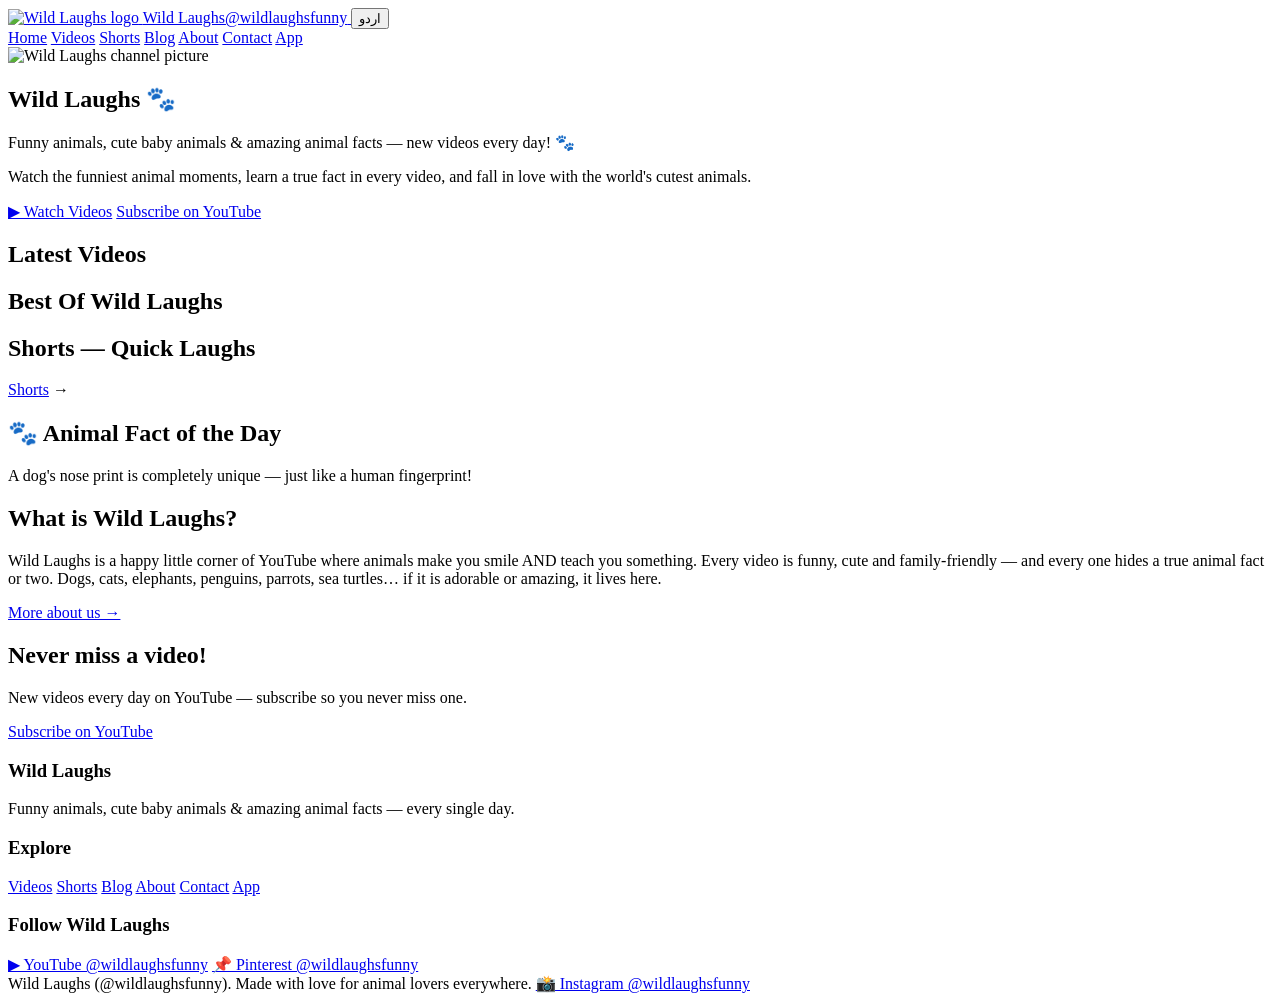
==== index.html @ 005224c6 "Add files via upload" ====
<!DOCTYPE html>
<html lang="en" dir="ltr">
<head>
<meta charset="UTF-8">
<meta name="viewport" content="width=device-width, initial-scale=1">
<title>Wild Laughs — Funny Animals, Cute Pets & Animal Facts</title>
<meta name="description" content="Wild Laughs: funny animals, cute baby animals and amazing animal facts — new videos every day. Watch our videos, Shorts and read the animal blog.">
<link rel="canonical" href="https://naseemkawish786.github.io/">
<meta property="og:title" content="Wild Laughs — Funny Animals, Cute Pets & Animal Facts">
<meta property="og:description" content="Funny animals, cute baby animals & amazing animal facts — new videos every day! 🐾">
<meta property="og:type" content="website">
<meta property="og:url" content="https://naseemkawish786.github.io/">
<meta property="og:image" content="https://i.ytimg.com/vi/aZbgBojGIq8/hqdefault.jpg">
<link rel="icon" href="/icons/favicon-32.png" sizes="32x32" type="image/png">
<link rel="apple-touch-icon" href="/icons/apple-touch-icon.png">
<link rel="manifest" href="/manifest.json">
<meta name="theme-color" content="#0d3a1f">
<link rel="stylesheet" href="/assets/style.css">
</head>
<body>

<header class="site-header">
  <div class="header-row">
    <a class="logo-link" href="https://www.youtube.com/@wildlaughsfunny?sub_confirmation=1" target="_blank" rel="noopener" aria-label="Wild Laughs on YouTube — subscribe">
      <img src="/icons/icon-192.png" alt="Wild Laughs logo" width="48" height="48">
      <span><span class="brand-name">Wild Laughs</span><span class="brand-handle">@wildlaughsfunny</span></span>
    </a>
    <button class="lang-btn" id="lang-toggle" type="button" data-i18n="lang.toggle">اردو</button>
  </div>
  <div class="tab-strip">
    <nav aria-label="Main">
      <a href="/" class="active" data-i18n="nav.home">Home</a>
      <a href="/videos/" data-i18n="nav.videos">Videos</a>
      <a href="/shorts/" data-i18n="nav.shorts">Shorts</a>
      <a href="/blog/" data-i18n="nav.blog">Blog</a>
      <a href="/about/" data-i18n="nav.about">About</a>
      <a href="/contact/" data-i18n="nav.contact">Contact</a>
      <a href="/app/" data-i18n="nav.app">App</a>
    </nav>
  </div>
</header>

<main>
  <section class="hero">
    <img class="dp" src="/icons/icon-512.png" alt="Wild Laughs channel picture" width="104" height="104">
    <h1>Wild Laughs 🐾</h1>
    <p class="promise" data-i18n="hero.promise">Funny animals, cute baby animals &amp; amazing animal facts — new videos every day! 🐾</p>
    <p class="sub" data-i18n="hero.sub">Watch the funniest animal moments, learn a true fact in every video, and fall in love with the world's cutest animals.</p>
    <div class="hero-actions">
      <a class="btn btn-gold" href="/videos/" data-i18n="btn.watch">▶ Watch Videos</a>
      <a class="btn btn-light" href="https://www.youtube.com/@wildlaughsfunny?sub_confirmation=1" target="_blank" rel="noopener" data-i18n="btn.subscribe">Subscribe on YouTube</a>
    </div>
  </section>

  <section>
    <h2 data-i18n="home.latest">Latest Videos</h2>
    <div class="grid" id="latest-videos"></div>
  </section>

  <section>
    <h2 data-i18n="home.bestof">Best Of Wild Laughs</h2>
    <div class="grid" id="best-of"></div>
  </section>

  <section>
    <h2 data-i18n="home.shorts">Shorts — Quick Laughs</h2>
    <div class="shorts-strip" id="home-shorts"></div>
    <p><a class="read-link" href="/shorts/" data-i18n="nav.shorts">Shorts</a> →</p>
  </section>

  <section class="fact-card">
    <h2 data-i18n="home.fact.title">🐾 Animal Fact of the Day</h2>
    <p id="fact-text">A dog's nose print is completely unique — just like a human fingerprint!</p>
  </section>

  <section>
    <h2 data-i18n="home.about.title">What is Wild Laughs?</h2>
    <p class="lead" data-i18n="home.about.text">Wild Laughs is a happy little corner of YouTube where animals make you smile AND teach you something. Every video is funny, cute and family-friendly — and every one hides a true animal fact or two. Dogs, cats, elephants, penguins, parrots, sea turtles… if it is adorable or amazing, it lives here.</p>
    <p><a class="read-link" href="/about/" data-i18n="home.more">More about us →</a></p>
  </section>

  <section class="cta-band">
    <h2 data-i18n="home.never.title">Never miss a video!</h2>
    <p data-i18n="home.never.text">New videos every day on YouTube — subscribe so you never miss one.</p>
    <a class="btn btn-gold" href="https://www.youtube.com/@wildlaughsfunny?sub_confirmation=1" target="_blank" rel="noopener" data-i18n="btn.subscribe">Subscribe on YouTube</a>
  </section>
</main>

<footer class="site-footer">
  <div class="footer-inner">
    <div class="footer-cols">
      <div>
        <h3>Wild Laughs</h3>
        <p data-i18n="footer.tagline">Funny animals, cute baby animals &amp; amazing animal facts — every single day.</p>
      </div>
      <div>
        <h3 data-i18n="footer.explore">Explore</h3>
        <a href="/videos/" data-i18n="nav.videos">Videos</a>
        <a href="/shorts/" data-i18n="nav.shorts">Shorts</a>
        <a href="/blog/" data-i18n="nav.blog">Blog</a>
        <a href="/about/" data-i18n="nav.about">About</a>
        <a href="/contact/" data-i18n="nav.contact">Contact</a>
        <a href="/app/" data-i18n="nav.app">App</a>
      </div>
      <div>
        <h3 data-i18n="footer.follow">Follow Wild Laughs</h3>
        <a href="https://www.youtube.com/@wildlaughsfunny" target="_blank" rel="noopener">▶ YouTube @wildlaughsfunny</a>
        <a href="https://www.pinterest.com/wildlaughsfunny" target="_blank" rel="noopener">📌 Pinterest @wildlaughsfunny</a>
      </div>
    </div>
    <div class="footer-bottom">
      <span data-i18n="footer.rights">Wild Laughs (@wildlaughsfunny). Made with love for animal lovers everywhere.</span>
      <a href="https://www.instagram.com/wildlaughsfunny" target="_blank" rel="noopener">📸 Instagram @wildlaughsfunny</a>
    </div>
  </div>
</footer>

<script src="/assets/videos.js"></script>
<script src="/assets/i18n.js"></script>
<script src="/assets/main.js"></script>
</body>
</html>
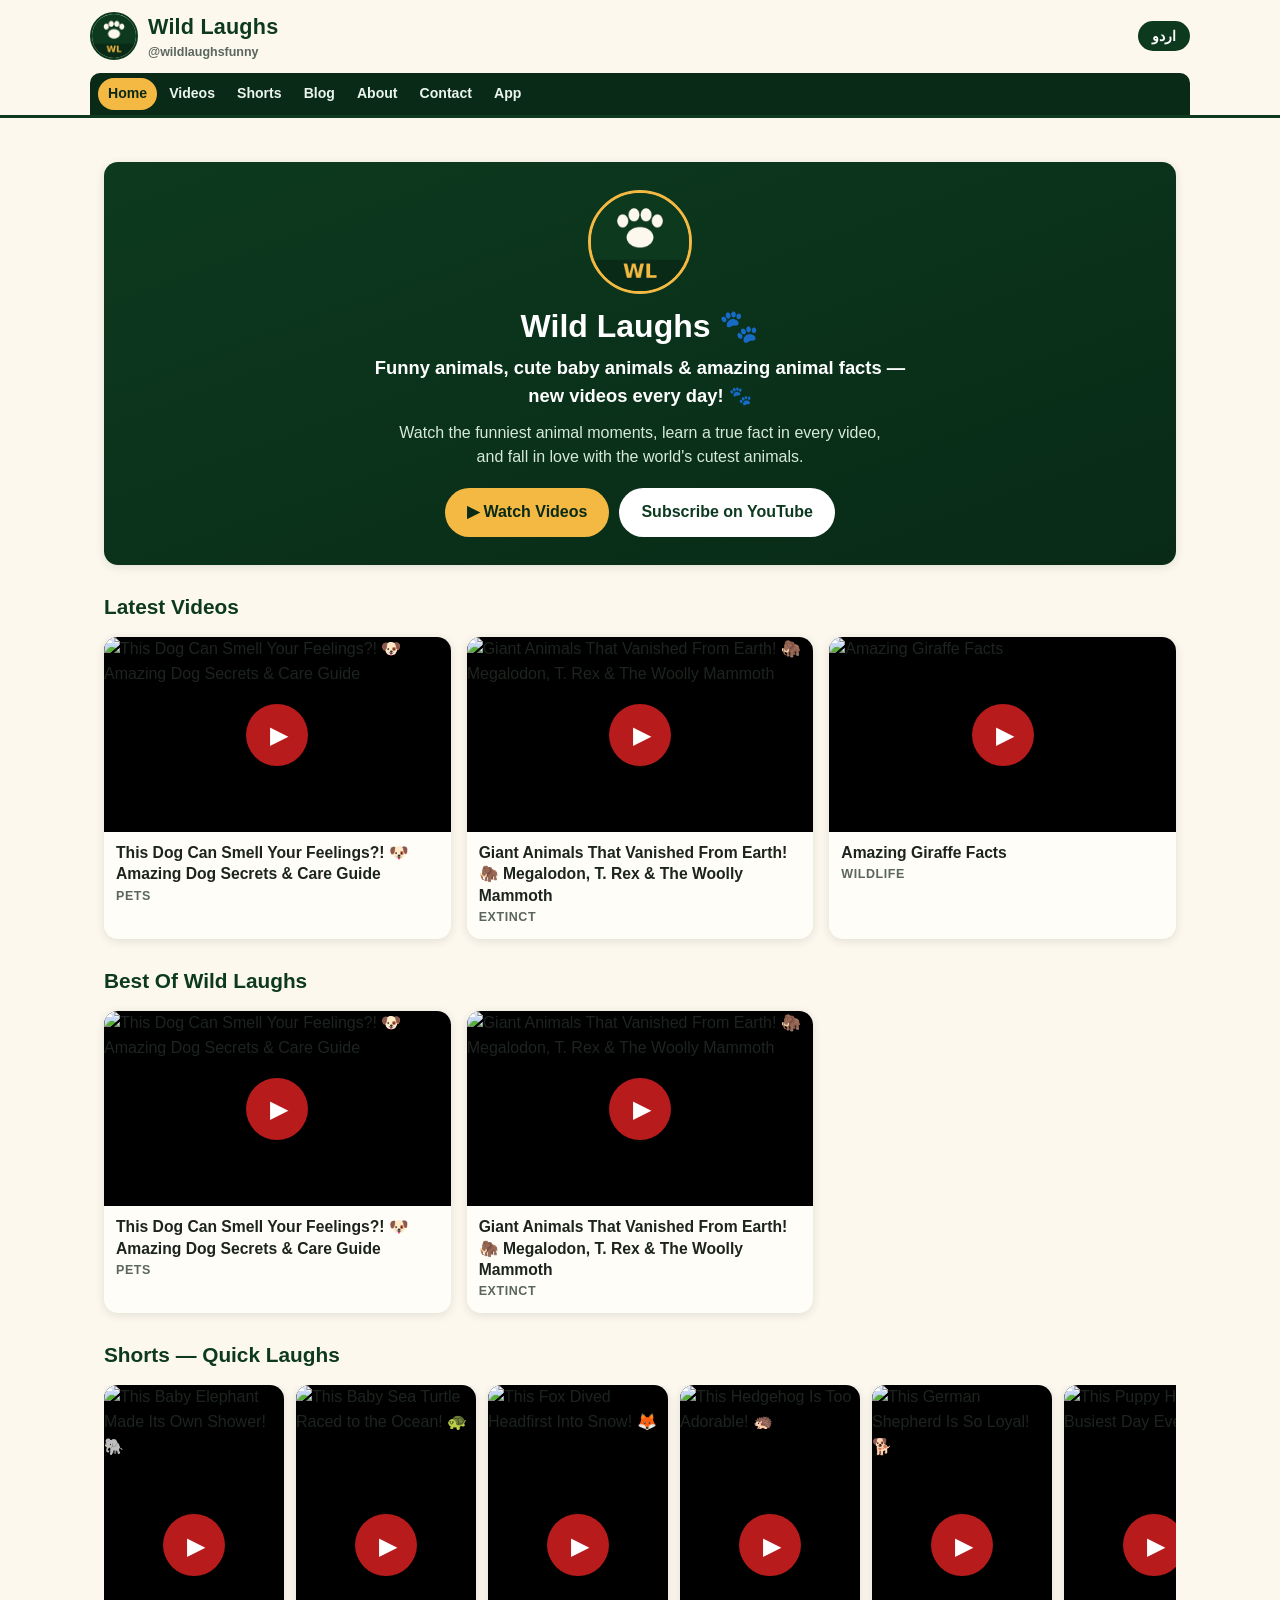
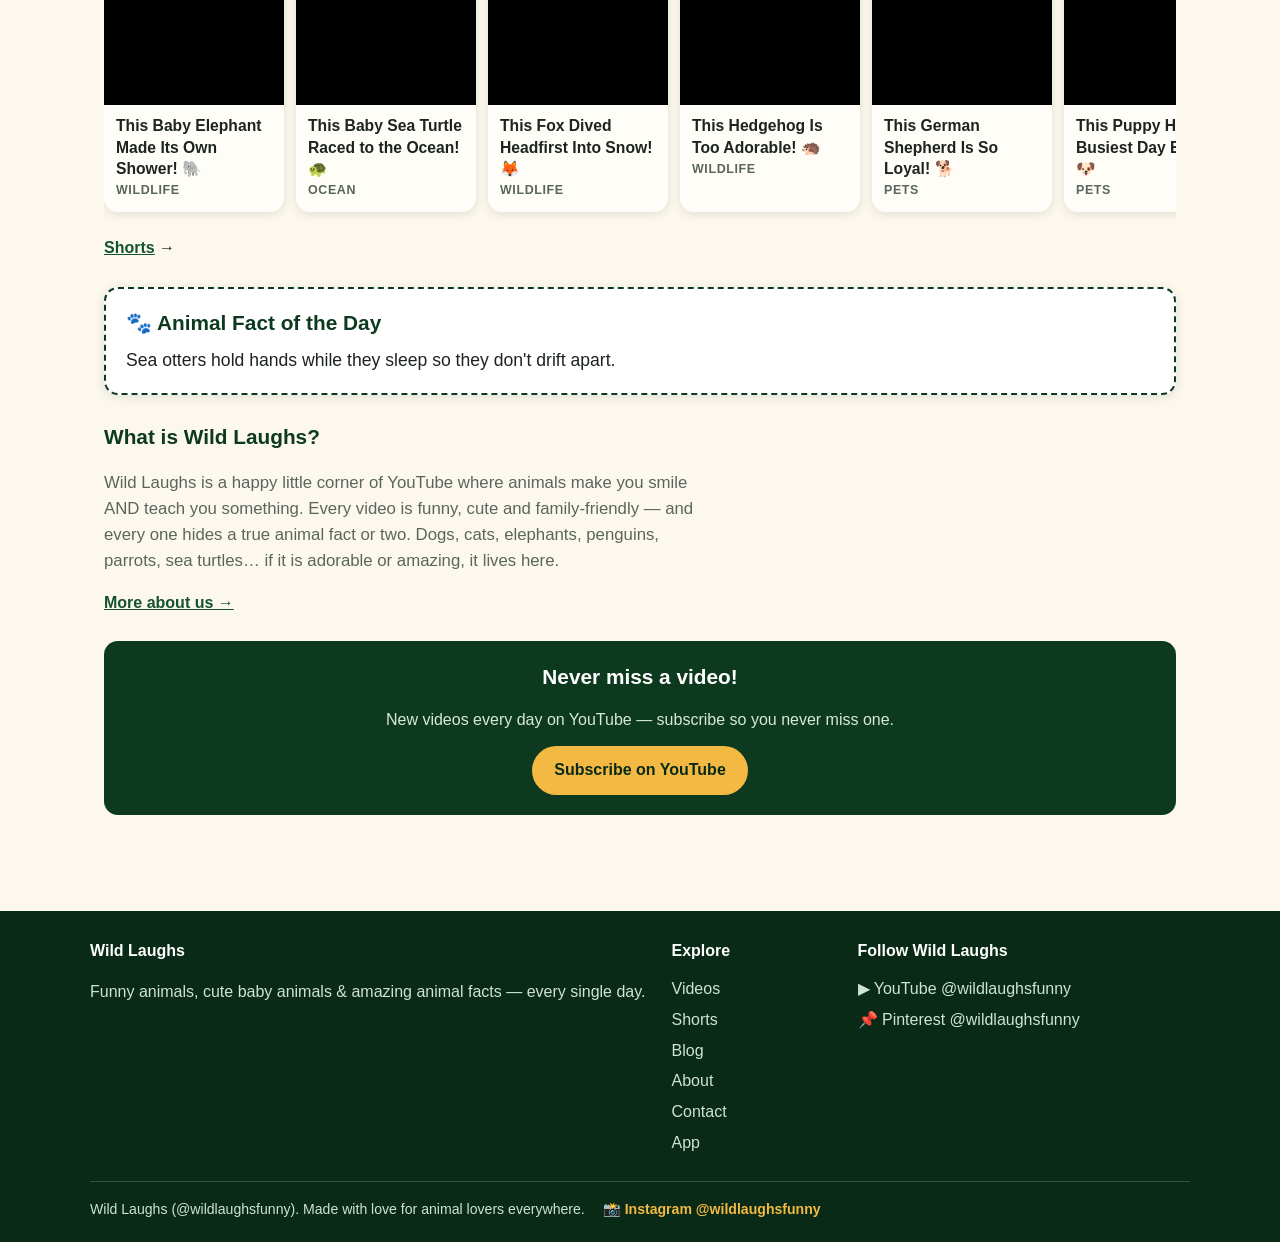
==== commit 93fa31aa: "Add files via upload" ====
--- a/index.html
+++ b/index.html
@@ -3,6 +3,7 @@
 <head>
 <meta charset="UTF-8">
 <meta name="viewport" content="width=device-width, initial-scale=1">
+<meta name="google-site-verification" content="M3uDjuLrlSFLHpVFJ0Ds5BKtfs_cY7FgG2CuFpFgM94">
 <title>Wild Laughs — Funny Animals, Cute Pets & Animal Facts</title>
 <meta name="description" content="Wild Laughs: funny animals, cute baby animals and amazing animal facts — new videos every day. Watch our videos, Shorts and read the animal blog.">
 <link rel="canonical" href="https://naseemkawish786.github.io/">
--- a/assets/style.css
+++ b/assets/style.css
@@ -0,0 +1,304 @@
+/* Wild Laughs — shared stylesheet. Mobile-first, system fonts, no frameworks. */
+
+:root {
+  --green: #0d3a1f;
+  --green-dark: #082a16;
+  --green-mid: #14532d;
+  --cream: #fdf8ee;
+  --paper: #fffdf7;
+  --ink: #1d241f;
+  --muted: #5a665d;
+  --gold: #f4b942;
+  --radius: 14px;
+  --shadow: 0 2px 10px rgba(8, 42, 22, 0.12);
+}
+
+* { box-sizing: border-box; }
+
+html { scroll-behavior: smooth; }
+
+body {
+  margin: 0;
+  font-family: -apple-system, BlinkMacSystemFont, "Segoe UI", Roboto, "Helvetica Neue", Arial, sans-serif;
+  background: var(--cream);
+  color: var(--ink);
+  line-height: 1.55;
+}
+
+img { max-width: 100%; display: block; }
+
+a { color: var(--green-mid); }
+
+/* ---------- header (NOT sticky) ---------- */
+
+.site-header {
+  background: var(--cream);
+  border-bottom: 3px solid var(--green);
+  padding: 10px 14px 0;
+}
+
+.header-row {
+  display: flex;
+  align-items: center;
+  gap: 10px;
+  max-width: 1100px;
+  margin: 0 auto;
+  padding-bottom: 10px;
+}
+
+.logo-link { display: flex; align-items: center; gap: 10px; text-decoration: none; }
+.logo-link img { width: 48px; height: 48px; border-radius: 50%; border: 2px solid var(--green); }
+.brand-name { font-size: 1.35rem; font-weight: 800; color: var(--green); letter-spacing: 0.2px; }
+.brand-handle { display: block; font-size: 0.78rem; font-weight: 600; color: var(--muted); }
+
+.lang-btn {
+  margin-inline-start: auto;
+  background: var(--green);
+  color: #fff;
+  border: 0;
+  border-radius: 999px;
+  padding: 7px 14px;
+  font-size: 0.9rem;
+  font-weight: 700;
+  cursor: pointer;
+}
+.lang-btn:hover { background: var(--green-mid); }
+
+/* compact dark tab strip */
+.tab-strip {
+  background: var(--green-dark);
+  border-radius: 10px 10px 0 0;
+  max-width: 1100px;
+  margin: 0 auto;
+}
+.tab-strip nav {
+  display: flex;
+  flex-wrap: wrap;
+  gap: 2px;
+  padding: 5px 8px;
+}
+.tab-strip a {
+  color: #eaf5ec;
+  text-decoration: none;
+  font-size: 0.88rem;
+  font-weight: 600;
+  padding: 5px 10px;
+  border-radius: 999px;
+}
+.tab-strip a:hover { background: var(--green-mid); }
+.tab-strip a.active { background: var(--gold); color: var(--green-dark); }
+
+/* ---------- layout ---------- */
+
+main { max-width: 1100px; margin: 0 auto; padding: 18px 14px 30px; }
+section { margin: 26px 0; }
+h1 { font-size: 1.7rem; line-height: 1.25; color: var(--green-dark); margin: 8px 0 10px; }
+h2 { font-size: 1.3rem; color: var(--green); margin: 0 0 14px; }
+.lead { font-size: 1.05rem; color: var(--muted); max-width: 65ch; }
+
+/* ---------- hero ---------- */
+
+.hero {
+  background: linear-gradient(160deg, var(--green) 0%, var(--green-dark) 100%);
+  color: #fff;
+  border-radius: var(--radius);
+  padding: 28px 20px;
+  text-align: center;
+  box-shadow: var(--shadow);
+}
+.hero img.dp { width: 104px; height: 104px; border-radius: 50%; border: 3px solid var(--gold); margin: 0 auto 12px; }
+.hero h1 { color: #fff; margin: 0 0 8px; }
+.hero .promise { font-size: 1.15rem; font-weight: 700; max-width: 55ch; margin: 0 auto 10px; }
+.hero .sub { color: #d7ead9; max-width: 55ch; margin: 0 auto 18px; }
+.hero-actions { display: flex; gap: 10px; justify-content: center; flex-wrap: wrap; }
+
+.btn {
+  display: inline-block;
+  text-decoration: none;
+  font-weight: 800;
+  border-radius: 999px;
+  padding: 12px 22px;
+  font-size: 1rem;
+  border: 0;
+  cursor: pointer;
+}
+.btn-gold { background: var(--gold); color: var(--green-dark); }
+.btn-gold:hover { filter: brightness(1.07); }
+.btn-light { background: #fff; color: var(--green); }
+.btn-light:hover { background: #eaf5ec; }
+.btn-green { background: var(--green); color: #fff; }
+.btn-green:hover { background: var(--green-mid); }
+
+/* ---------- cards & grids ---------- */
+
+.grid { display: grid; grid-template-columns: 1fr; gap: 16px; }
+.grid-shorts { display: grid; grid-template-columns: repeat(2, 1fr); gap: 14px; }
+
+@media (min-width: 640px) {
+  .grid { grid-template-columns: repeat(2, 1fr); }
+  .grid-shorts { grid-template-columns: repeat(3, 1fr); }
+}
+@media (min-width: 960px) {
+  .grid { grid-template-columns: repeat(3, 1fr); }
+  .grid-shorts { grid-template-columns: repeat(4, 1fr); }
+  h1 { font-size: 2rem; }
+}
+
+.shorts-strip {
+  display: grid;
+  grid-auto-flow: column;
+  grid-auto-columns: 150px;
+  gap: 12px;
+  overflow-x: auto;
+  padding-bottom: 8px;
+  scroll-snap-type: x mandatory;
+}
+.shorts-strip .card { scroll-snap-align: start; }
+@media (min-width: 960px) { .shorts-strip { grid-auto-columns: 180px; } }
+
+.card {
+  background: var(--paper);
+  border-radius: var(--radius);
+  box-shadow: var(--shadow);
+  overflow: hidden;
+  display: flex;
+  flex-direction: column;
+}
+.card-title { font-size: 0.98rem; margin: 10px 12px 2px; line-height: 1.35; }
+.card-cat { font-size: 0.78rem; color: var(--muted); margin: 0 12px 12px; text-transform: uppercase; letter-spacing: 0.6px; font-weight: 700; }
+
+/* ---------- YouTube click-to-play facade ---------- */
+
+.yt-facade {
+  position: relative;
+  aspect-ratio: 16 / 9;
+  background: #000;
+  cursor: pointer;
+  overflow: hidden;
+}
+.yt-facade-vertical { aspect-ratio: 9 / 16; }
+.yt-facade img { width: 100%; height: 100%; object-fit: cover; }
+.yt-facade .play-btn {
+  position: absolute;
+  top: 50%; left: 50%;
+  transform: translate(-50%, -50%);
+  width: 62px; height: 62px;
+  border-radius: 50%;
+  background: rgba(200, 30, 30, 0.92);
+  color: #fff;
+  font-size: 1.5rem;
+  display: flex; align-items: center; justify-content: center;
+  padding-inline-start: 4px;
+  box-shadow: 0 4px 14px rgba(0, 0, 0, 0.4);
+  pointer-events: none;
+}
+.yt-facade:hover .play-btn, .yt-facade:focus .play-btn { background: #e62117; }
+.yt-facade:focus { outline: 3px solid var(--gold); outline-offset: -3px; }
+.yt-iframe { width: 100%; height: 100%; border: 0; display: block; }
+
+/* article pages: one wide facade */
+.article-video { max-width: 760px; margin: 14px auto; border-radius: var(--radius); overflow: hidden; box-shadow: var(--shadow); }
+.article-video .yt-facade-vertical { max-height: 480px; }
+
+/* ---------- fact card / info blocks ---------- */
+
+.fact-card {
+  background: #fff;
+  border: 2px dashed var(--green);
+  border-radius: var(--radius);
+  padding: 18px 20px;
+  box-shadow: var(--shadow);
+}
+.fact-card h2 { margin-bottom: 8px; }
+.fact-card p { font-size: 1.1rem; margin: 0; }
+
+.cta-band {
+  background: var(--green);
+  color: #fff;
+  border-radius: var(--radius);
+  padding: 20px;
+  text-align: center;
+}
+.cta-band h2 { color: #fff; }
+.cta-band p { color: #d7ead9; margin: 0 0 14px; }
+
+/* ---------- filters ---------- */
+
+.filters { display: flex; gap: 8px; flex-wrap: wrap; margin: 14px 0 18px; }
+.filter-btn {
+  border: 2px solid var(--green);
+  background: #fff;
+  color: var(--green);
+  border-radius: 999px;
+  padding: 6px 16px;
+  font-weight: 700;
+  font-size: 0.9rem;
+  cursor: pointer;
+}
+.filter-btn.active { background: var(--green); color: #fff; }
+
+/* ---------- blog ---------- */
+
+.blog-card { text-decoration: none; color: inherit; }
+.blog-card .card-body { padding: 12px 14px 14px; }
+.blog-card h3 { margin: 4px 0 6px; font-size: 1.08rem; }
+.blog-card p { margin: 0; color: var(--muted); font-size: 0.95rem; }
+.tag {
+  display: inline-block;
+  background: var(--green);
+  color: #fff;
+  font-size: 0.72rem;
+  font-weight: 700;
+  border-radius: 999px;
+  padding: 3px 10px;
+  text-transform: uppercase;
+  letter-spacing: 0.5px;
+}
+.read-link { font-weight: 700; color: var(--green-mid); }
+
+article.post { max-width: 760px; margin: 0 auto; }
+article.post h2 { margin-top: 26px; }
+article.post p, article.post li { font-size: 1.02rem; }
+article.post ul { padding-inline-start: 22px; }
+.disclaimer {
+  background: #fff4d6;
+  border: 1px solid var(--gold);
+  border-radius: var(--radius);
+  padding: 12px 16px;
+  font-size: 0.95rem;
+}
+
+/* ---------- footer ---------- */
+
+.site-footer {
+  background: var(--green-dark);
+  color: #cfe3d2;
+  margin-top: 40px;
+  padding: 28px 16px 18px;
+}
+.footer-inner { max-width: 1100px; margin: 0 auto; }
+.footer-cols { display: flex; flex-wrap: wrap; gap: 26px; }
+.footer-cols > div { min-width: 160px; }
+.site-footer h3 { color: #fff; font-size: 1rem; margin: 0 0 10px; }
+.site-footer a { color: #cfe3d2; text-decoration: none; display: block; padding: 3px 0; }
+.site-footer a:hover { color: var(--gold); }
+.footer-bottom {
+  border-top: 1px solid rgba(255, 255, 255, 0.18);
+  margin-top: 22px;
+  padding-top: 14px;
+  font-size: 0.88rem;
+  display: flex;
+  flex-wrap: wrap;
+  gap: 8px 18px;
+  align-items: center;
+}
+.footer-bottom a { display: inline; font-weight: 700; color: var(--gold); }
+
+/* ---------- misc ---------- */
+
+.empty-note { color: var(--muted); }
+.schedule-table { width: 100%; border-collapse: collapse; background: #fff; border-radius: var(--radius); overflow: hidden; box-shadow: var(--shadow); }
+.schedule-table th, .schedule-table td { text-align: start; padding: 10px 14px; border-bottom: 1px solid #eee6d2; }
+.schedule-table th { background: var(--green); color: #fff; }
+.email-big { font-size: 1.2rem; font-weight: 800; color: var(--green); word-break: break-all; }
+[hidden] { display: none !important; }
